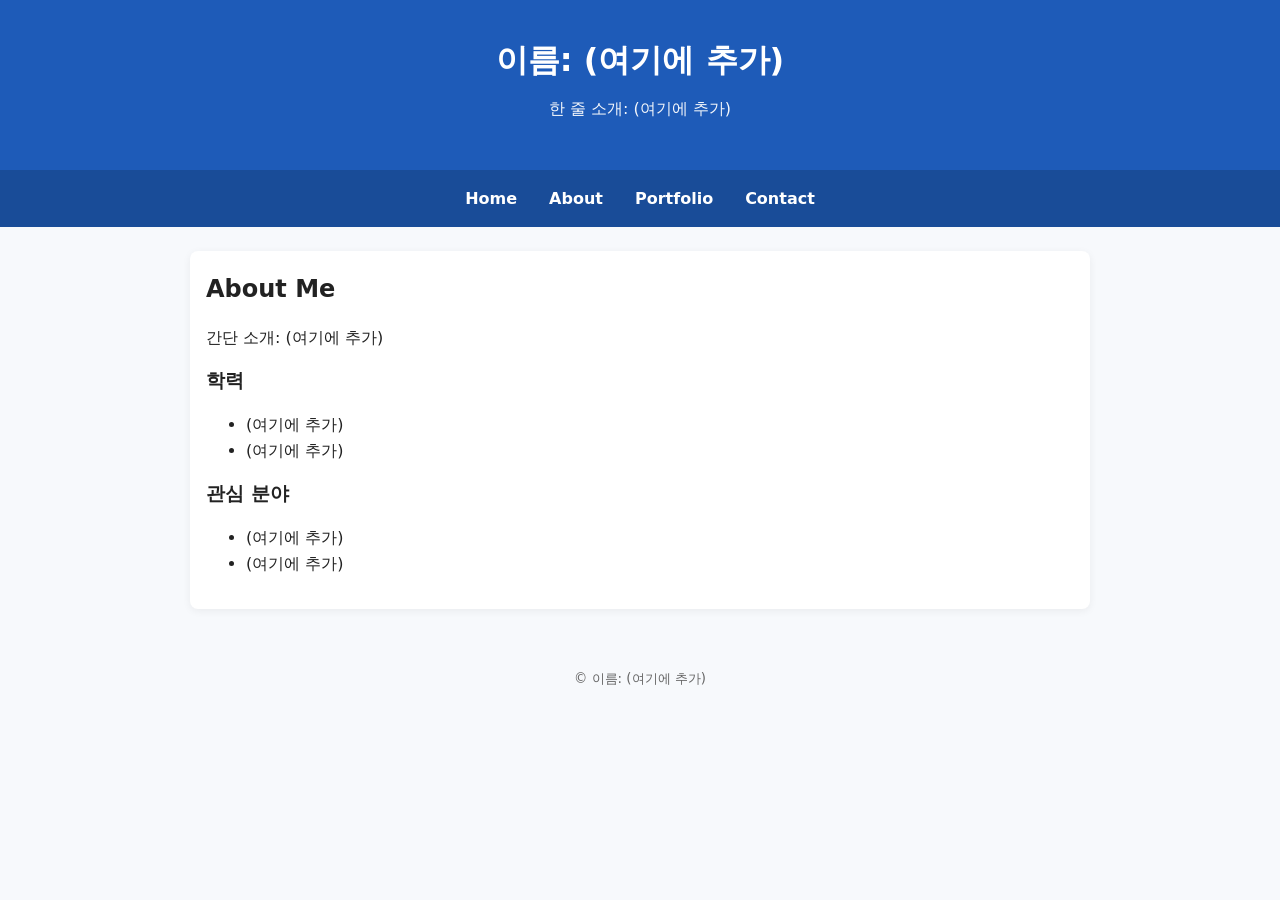
==== about.html @ dafc74c8 "Add files via upload" ====
<!DOCTYPE html>
<html lang="ko">
<head>
  <meta charset="UTF-8" />
  <meta name="viewport" content="width=device-width, initial-scale=1.0"/>
  <title>인터넷활용 실습 템플릿</title>
  <link rel="stylesheet" href="style.css">
</head>
<body>
<header>
  <h1>이름: (여기에 추가)</h1>
  <p class="subtitle">한 줄 소개: (여기에 추가)</p>
</header>
<nav>
  <a href="index.html">Home</a>
  <a href="about.html">About</a>
  <a href="portfolio.html">Portfolio</a>
  <a href="contact.html">Contact</a>
</nav>
<main class="container">
<section>
  <h2>About Me</h2>
  <p>간단 소개: (여기에 추가)</p>
  <h3>학력</h3>
  <ul>
    <li>(여기에 추가)</li>
    <li>(여기에 추가)</li>
  </ul>
  <h3>관심 분야</h3>
  <ul>
    <li>(여기에 추가)</li>
    <li>(여기에 추가)</li>
  </ul>
</section>
</main>
<footer>
  <small>&copy; <span id="year"></span> 이름: (여기에 추가)</small>
</footer>
<script src="script.js"></script>
</body>
</html>
---- style.css ----
/* =============================================================
   색상 테마는 "여기"에서 바꿉니다. (파랑 계열 기본)
   원하는 색상 코드로 아래 4가지만 바꿔보세요.
   ------------------------------------------------------------- */
:root {
  --primary: #1e5bb8;      /* 메인 포인트 색상 */
  --primary-dark: #194c98; /* 호버/진한 포인트 */
  --bg: #f7f9fc;           /* 전체 배경 색 */
  --text: #222222;         /* 본문 글자 색 */
}
/* ============================================================= */

* { box-sizing: border-box; }
body {
  margin: 0;
  font-family: system-ui, -apple-system, "Segoe UI", Roboto, "Noto Sans KR", Arial, sans-serif;
  background: var(--bg);
  color: var(--text);
  line-height: 1.6;
}

header {
  padding: 2rem 1rem;
  text-align: center;
  background: var(--primary);
  color: #ffffff;
}
header .subtitle { margin-top: .25rem; opacity: .95; }

nav {
  background: var(--primary-dark);
  display: flex;
  gap: 1rem;
  padding: .75rem 1rem;
  justify-content: center;
  flex-wrap: wrap;
}
nav a {
  color: #ffffff;
  text-decoration: none;
  font-weight: 600;
  padding: .25rem .5rem;
}
nav a:hover { text-decoration: underline; }

.container {
  max-width: 900px;
  margin: 1.5rem auto;
  padding: 1rem;
  background: #ffffff;
  border-radius: 8px;
  box-shadow: 0 2px 8px rgba(0,0,0,.06);
}

section { margin-bottom: 1rem; }
h1, h2, h3 { margin: .2rem 0 .6rem; }

.contact-form {
  display: grid;
  grid-template-columns: 1fr;
  gap: .5rem;
  margin-top: 1rem;
}
input, textarea {
  width: 100%;
  padding: .6rem;
  border: 1px solid #ddd;
  border-radius: 6px;
  font: inherit;
}
button {
  padding: .6rem .8rem;
  border: none;
  border-radius: 6px;
  background: var(--primary);
  color: #fff;
  cursor: pointer;
  font-weight: 600;
}
button:hover { background: var(--primary-dark); }

footer {
  text-align: center;
  padding: 2rem 1rem;
  color: #666;
}

@media (max-width: 600px) {
  header h1 { font-size: 1.25rem; }
  .container { margin: 1rem; padding: .75rem; }
}
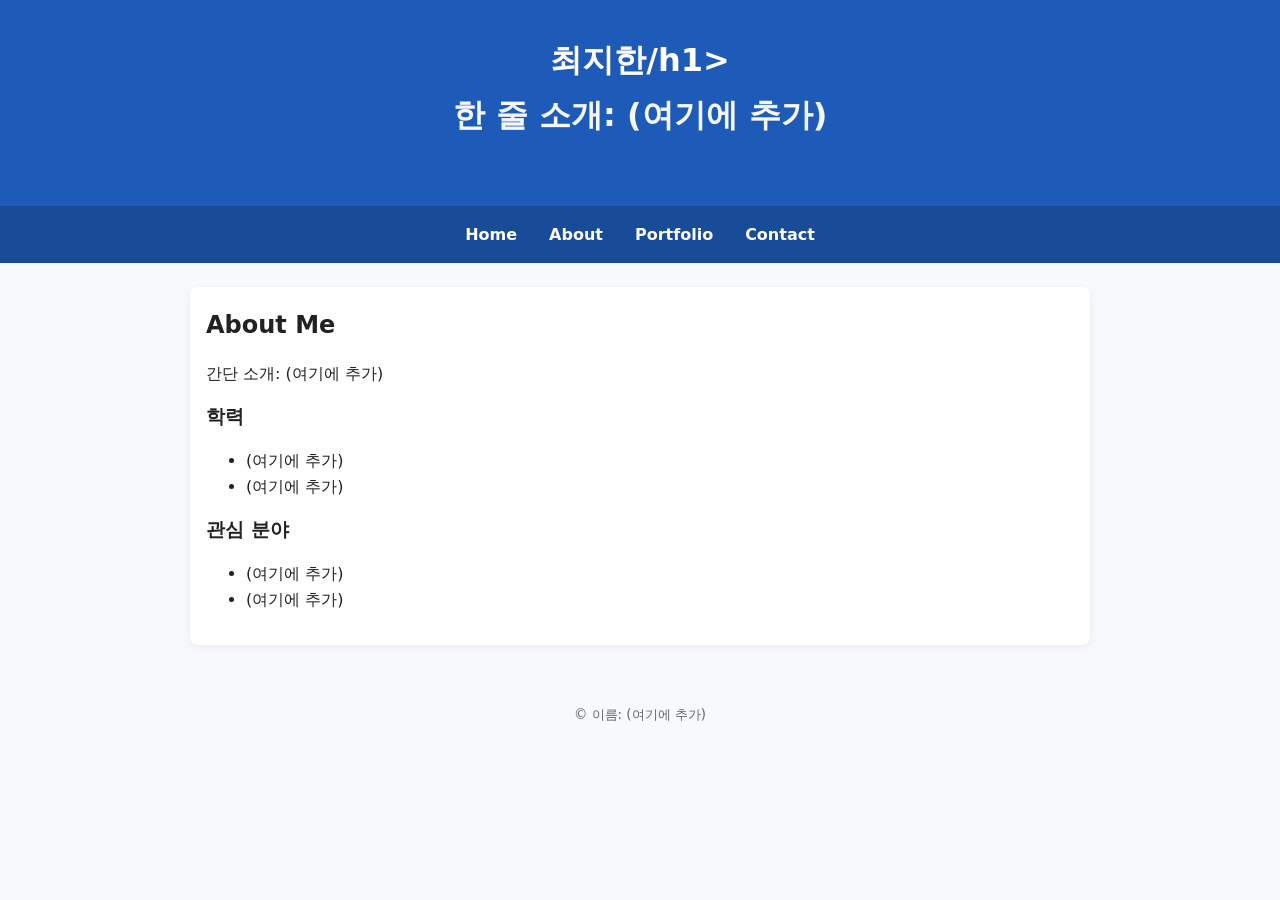
==== commit 91a246bd: "Add files via upload" ====
--- a/about.html
+++ b/about.html
@@ -1,41 +1,44 @@
 <!DOCTYPE html>
 <html lang="ko">
+
 <head>
   <meta charset="UTF-8" />
-  <meta name="viewport" content="width=device-width, initial-scale=1.0"/>
+  <meta name="viewport" content="width=device-width, initial-scale=1.0" />
   <title>인터넷활용 실습 템플릿</title>
   <link rel="stylesheet" href="style.css">
 </head>
+
 <body>
-<header>
-  <h1>이름: (여기에 추가)</h1>
-  <p class="subtitle">한 줄 소개: (여기에 추가)</p>
-</header>
-<nav>
-  <a href="index.html">Home</a>
-  <a href="about.html">About</a>
-  <a href="portfolio.html">Portfolio</a>
-  <a href="contact.html">Contact</a>
-</nav>
-<main class="container">
-<section>
-  <h2>About Me</h2>
-  <p>간단 소개: (여기에 추가)</p>
-  <h3>학력</h3>
-  <ul>
-    <li>(여기에 추가)</li>
-    <li>(여기에 추가)</li>
-  </ul>
-  <h3>관심 분야</h3>
-  <ul>
-    <li>(여기에 추가)</li>
-    <li>(여기에 추가)</li>
-  </ul>
-</section>
-</main>
-<footer>
-  <small>&copy; <span id="year"></span> 이름: (여기에 추가)</small>
-</footer>
-<script src="script.js"></script>
+  <header>
+    <h1>최지한/h1>
+      <p class="subtitle">한 줄 소개: (여기에 추가)</p>
+  </header>
+  <nav>
+    <a href="index.html">Home</a>
+    <a href="about.html">About</a>
+    <a href="portfolio.html">Portfolio</a>
+    <a href="contact.html">Contact</a>
+  </nav>
+  <main class="container">
+    <section>
+      <h2>About Me</h2>
+      <p>간단 소개: (여기에 추가)</p>
+      <h3>학력</h3>
+      <ul>
+        <li>(여기에 추가)</li>
+        <li>(여기에 추가)</li>
+      </ul>
+      <h3>관심 분야</h3>
+      <ul>
+        <li>(여기에 추가)</li>
+        <li>(여기에 추가)</li>
+      </ul>
+    </section>
+  </main>
+  <footer>
+    <small>&copy; <span id="year"></span> 이름: (여기에 추가)</small>
+  </footer>
+  <script src="script.js"></script>
 </body>
-</html>
+
+</html>
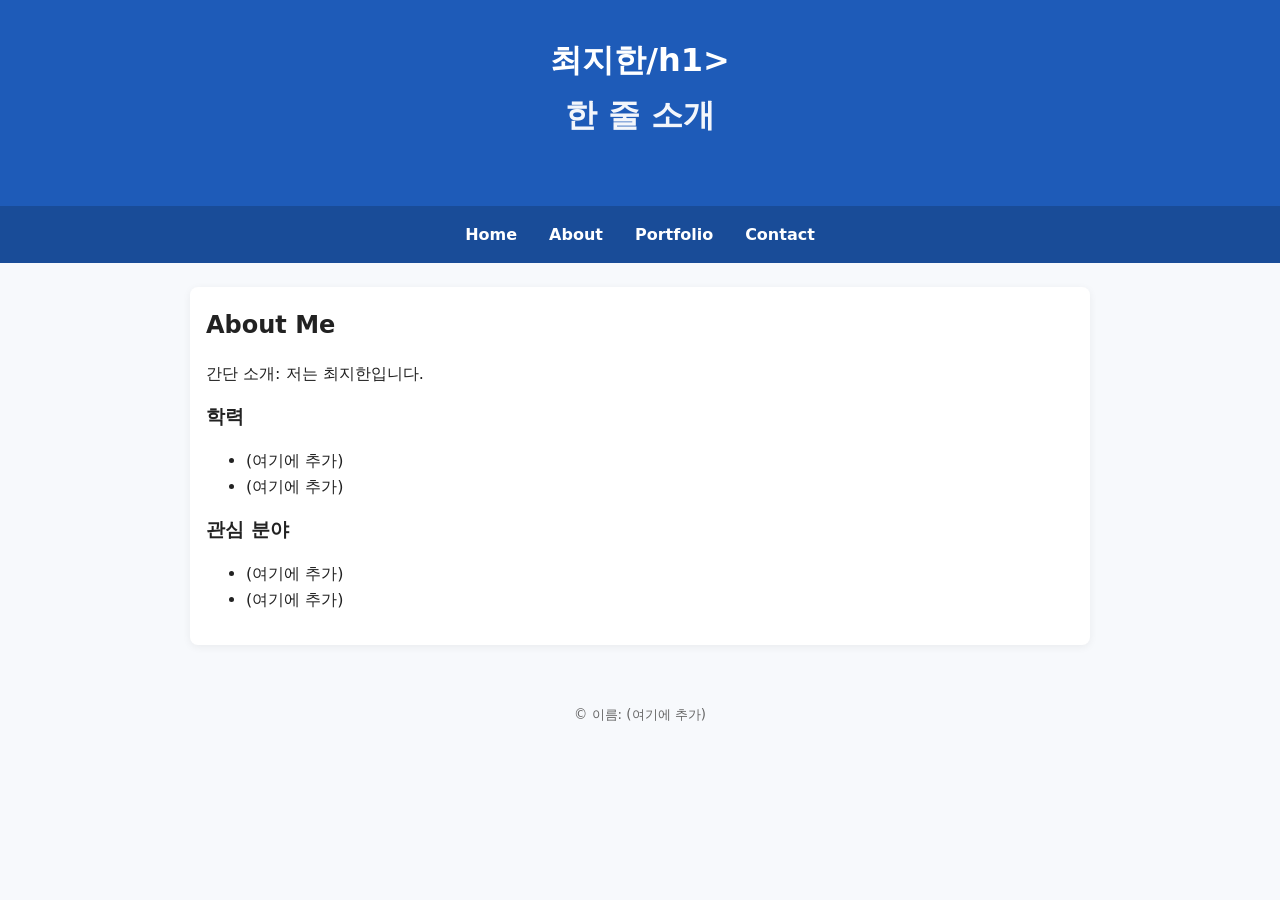
==== commit 77371f1f: "Update website pages" ====
--- a/about.html
+++ b/about.html
@@ -11,7 +11,7 @@
 <body>
   <header>
     <h1>최지한/h1>
-      <p class="subtitle">한 줄 소개: (여기에 추가)</p>
+      <p class="subtitle">한 줄 소개</p>
   </header>
   <nav>
     <a href="index.html">Home</a>
@@ -22,7 +22,7 @@
   <main class="container">
     <section>
       <h2>About Me</h2>
-      <p>간단 소개: (여기에 추가)</p>
+      <p>간단 소개: 저는 최지한입니다.</p>
       <h3>학력</h3>
       <ul>
         <li>(여기에 추가)</li>
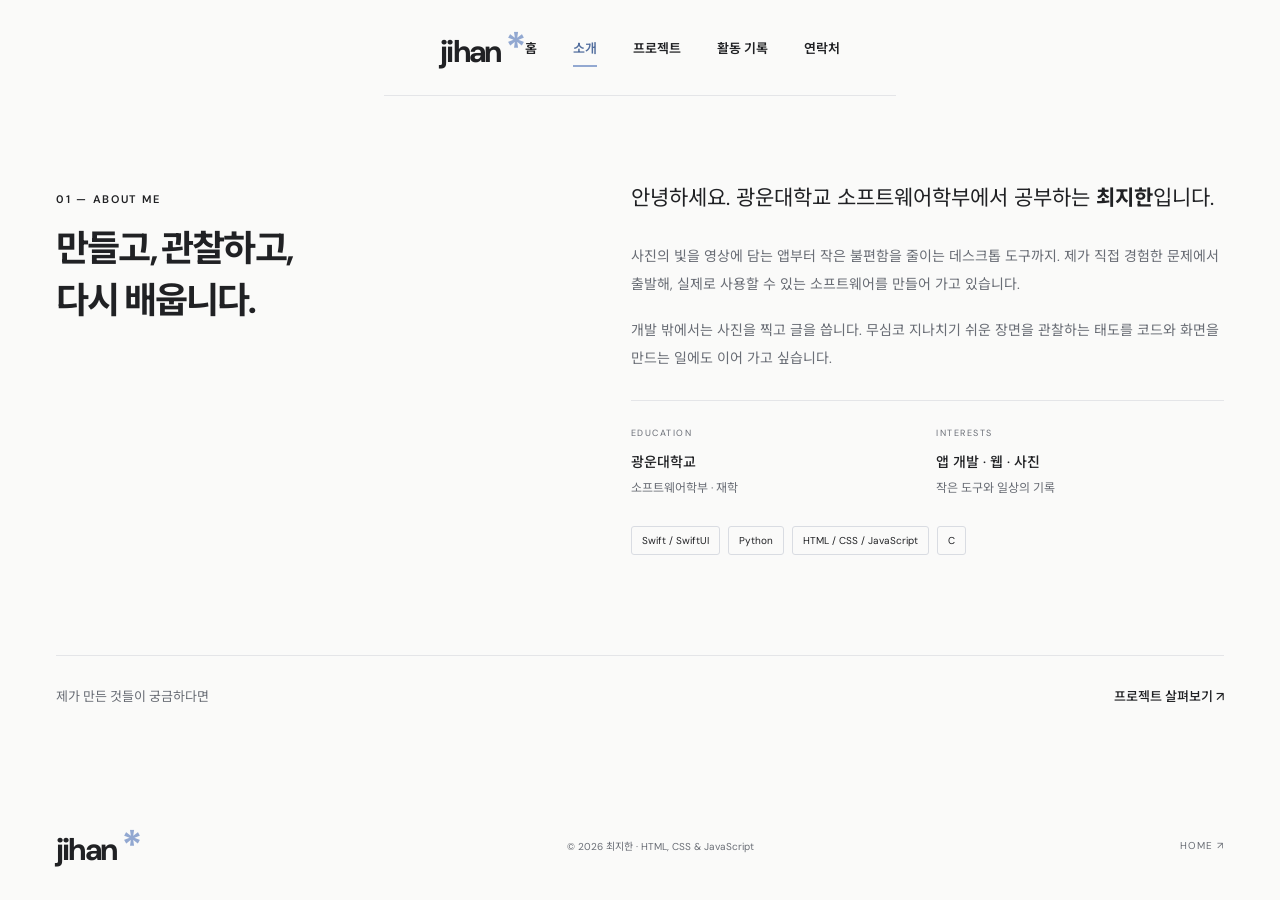
==== commit a0d78a7e: "개인 포트폴리오 웹사이트" ====
--- a/about.html
+++ b/about.html
@@ -1,44 +1,8 @@
-<!DOCTYPE html>
+<!doctype html>
 <html lang="ko">
-
-<head>
-  <meta charset="UTF-8" />
-  <meta name="viewport" content="width=device-width, initial-scale=1.0" />
-  <title>인터넷활용 실습 템플릿</title>
-  <link rel="stylesheet" href="style.css">
-</head>
-
-<body>
-  <header>
-    <h1>최지한/h1>
-      <p class="subtitle">한 줄 소개</p>
-  </header>
-  <nav>
-    <a href="index.html">Home</a>
-    <a href="about.html">About</a>
-    <a href="portfolio.html">Portfolio</a>
-    <a href="contact.html">Contact</a>
-  </nav>
-  <main class="container">
-    <section>
-      <h2>About Me</h2>
-      <p>간단 소개: 저는 최지한입니다.</p>
-      <h3>학력</h3>
-      <ul>
-        <li>(여기에 추가)</li>
-        <li>(여기에 추가)</li>
-      </ul>
-      <h3>관심 분야</h3>
-      <ul>
-        <li>(여기에 추가)</li>
-        <li>(여기에 추가)</li>
-      </ul>
-    </section>
-  </main>
-  <footer>
-    <small>&copy; <span id="year"></span> 이름: (여기에 추가)</small>
-  </footer>
-  <script src="script.js"></script>
-</body>
-
-</html>+<head><meta charset="utf-8"><meta name="viewport" content="width=device-width, initial-scale=1"><meta name="description" content="광운대학교 소프트웨어학부 최지한의 포트폴리오. 일상의 문제를 코드로 풀고, 사진과 글로 시선을 기록합니다."><meta name="theme-color" content="#92a8d1"><title>소개 | 최지한</title><link rel="stylesheet" href="style.css"><script src="script.js" defer></script></head>
+<body class="page-about">
+<a class="skip-link" href="#main">본문으로 건너뛰기</a>
+<header><a class="logo" href="index.html" aria-label="최지한 홈">jihan<span> *</span></a><button class="menu-toggle" aria-expanded="false" aria-controls="navigation" aria-label="메뉴 열기">메뉴 <span>＋</span></button><nav id="navigation" aria-label="주 메뉴"><a href="index.html">홈</a><a href="about.html" aria-current="page">소개</a><a href="projects.html">프로젝트</a><a href="notes.html">활동 기록</a><a href="contact.html">연락처</a></nav></header>
+<main id="main"><section class="about section wrap" id="about"><div class="section-heading"><p class="eyebrow">01 — ABOUT ME</p><h2>만들고, 관찰하고,<br>다시 배웁니다.</h2></div><div class="about-content"><p class="large-copy">안녕하세요. 광운대학교 소프트웨어학부에서 공부하는 <strong>최지한</strong>입니다.</p><p>사진의 빛을 영상에 담는 앱부터 작은 불편함을 줄이는 데스크톱 도구까지. 제가 직접 경험한 문제에서 출발해, 실제로 사용할 수 있는 소프트웨어를 만들어 가고 있습니다.</p><p>개발 밖에서는 사진을 찍고 글을 씁니다. 무심코 지나치기 쉬운 장면을 관찰하는 태도를 코드와 화면을 만드는 일에도 이어 가고 싶습니다.</p><div class="about-facts"><div><span>EDUCATION</span><strong>광운대학교</strong><small>소프트웨어학부 · 재학</small></div><div><span>INTERESTS</span><strong>앱 개발 · 웹 · 사진</strong><small>작은 도구와 일상의 기록</small></div></div><div class="skills" aria-label="프로젝트에서 사용한 기술"><span>Swift / SwiftUI</span><span>Python</span><span>HTML / CSS / JavaScript</span><span>C</span></div></div></section><div class="page-next wrap"><span>제가 만든 것들이 궁금하다면</span><a href="projects.html">프로젝트 살펴보기 ↗</a></div></main><footer class="wrap"><a class="logo" href="index.html">jihan<span> *</span></a><span>© 2026 최지한 · HTML, CSS & JavaScript</span><a href="index.html">HOME ↗</a></footer>
+</body></html>
--- a/style.css
+++ b/style.css
@@ -1,91 +1,1514 @@
-/* =============================================================
-   색상 테마는 "여기"에서 바꿉니다. (파랑 계열 기본)
-   원하는 색상 코드로 아래 4가지만 바꿔보세요.
-   ------------------------------------------------------------- */
+@import url('https://fonts.googleapis.com/css2?family=DM+Sans:wght@400;500;600;700&family=Noto+Sans+KR:wght@400;500;600;700;800;900&display=swap');
+
 :root {
-  --primary: #1e5bb8;      /* 메인 포인트 색상 */
-  --primary-dark: #194c98; /* 호버/진한 포인트 */
-  --bg: #f7f9fc;           /* 전체 배경 색 */
-  --text: #222222;         /* 본문 글자 색 */
-}
-/* ============================================================= */
-
-* { box-sizing: border-box; }
+    --ink: #202124;
+    --muted: #696d75;
+    --blue: #92a8d1;
+    --line: #e4e5e8;
+    --paper: #fafaf9
+}
+
+* {
+    box-sizing: border-box
+}
+
+html {
+    scroll-behavior: smooth;
+    scroll-padding-top: 100px
+}
+
 body {
-  margin: 0;
-  font-family: system-ui, -apple-system, "Segoe UI", Roboto, "Noto Sans KR", Arial, sans-serif;
-  background: var(--bg);
-  color: var(--text);
-  line-height: 1.6;
+    margin: 0;
+    background: var(--paper);
+    color: var(--ink);
+    font-family: 'DM Sans', 'Noto Sans KR', sans-serif;
+    word-break: keep-all
+}
+
+a {
+    color: inherit;
+    text-decoration: none
+}
+
+button {
+    font: inherit;
+    color: inherit;
+    cursor: pointer
+}
+
+button,
+a {
+    -webkit-tap-highlight-color: transparent
+}
+
+button:focus-visible,
+a:focus-visible {
+    outline: 3px solid #5975a6;
+    outline-offset: 5px
+}
+
+button {
+    border: 0
+}
+
+::selection {
+    background: #cbd7ec
+}
+
+.wrap {
+    max-width: 1200px;
+    margin: auto;
+    width: calc(100% - 112px)
 }
 
 header {
-  padding: 2rem 1rem;
-  text-align: center;
-  background: var(--primary);
-  color: #ffffff;
-}
-header .subtitle { margin-top: .25rem; opacity: .95; }
+    height: 96px;
+    max-width: 1400px;
+    margin: auto;
+    padding: 0 56px;
+    display: flex;
+    align-items: center;
+    justify-content: space-between;
+    border-bottom: 1px solid var(--line)
+}
+
+.logo {
+    font-size: 31px;
+    letter-spacing: -1.8px;
+    font-weight: 700
+}
+
+.logo span {
+    color: var(--blue);
+    font-size: 42px
+}
 
 nav {
-  background: var(--primary-dark);
-  display: flex;
-  gap: 1rem;
-  padding: .75rem 1rem;
-  justify-content: center;
-  flex-wrap: wrap;
-}
-nav a {
-  color: #ffffff;
-  text-decoration: none;
-  font-weight: 600;
-  padding: .25rem .5rem;
-}
-nav a:hover { text-decoration: underline; }
-
-.container {
-  max-width: 900px;
-  margin: 1.5rem auto;
-  padding: 1rem;
-  background: #ffffff;
-  border-radius: 8px;
-  box-shadow: 0 2px 8px rgba(0,0,0,.06);
-}
-
-section { margin-bottom: 1rem; }
-h1, h2, h3 { margin: .2rem 0 .6rem; }
-
-.contact-form {
-  display: grid;
-  grid-template-columns: 1fr;
-  gap: .5rem;
-  margin-top: 1rem;
-}
-input, textarea {
-  width: 100%;
-  padding: .6rem;
-  border: 1px solid #ddd;
-  border-radius: 6px;
-  font: inherit;
-}
-button {
-  padding: .6rem .8rem;
-  border: none;
-  border-radius: 6px;
-  background: var(--primary);
-  color: #fff;
-  cursor: pointer;
-  font-weight: 600;
-}
-button:hover { background: var(--primary-dark); }
+    display: flex;
+    gap: 36px;
+    align-items: center;
+    font-size: 13px;
+    font-weight: 600
+}
+
+nav a:hover {
+    color: #5975a6
+}
+
+.nav-contact {
+    margin-left: 26px
+}
+
+.nav-contact span {
+    margin-left: 12px
+}
+
+.menu-toggle {
+    display: none
+}
+
+.eyebrow {
+    font-size: 11px;
+    font-weight: 600;
+    letter-spacing: 1.7px;
+    display: flex;
+    align-items: center;
+    gap: 10px
+}
+
+.status-dot {
+    width: 7px;
+    height: 7px;
+    background: var(--blue);
+    border-radius: 50%
+}
+
+.hero {
+    padding-top: 48px
+}
+
+.hero-top,
+.hero-bottom {
+    display: flex;
+    align-items: center;
+    justify-content: space-between
+}
+
+.edition,
+.hero-bottom {
+    font-size: 10px;
+    letter-spacing: 1.5px
+}
+
+.hero-layout {
+    display: grid;
+    grid-template-columns: 1.3fr 1fr;
+    gap: 64px;
+    align-items: center;
+    padding: 48px 0 62px
+}
+
+.hello {
+    font-size: 16px;
+    margin: 0 0 24px
+}
+
+h1 {
+    font-size: clamp(36px, 4.3vw, 61px);
+    line-height: 1.36;
+    letter-spacing: -3px;
+    margin: 0;
+    font-weight: 800
+}
+
+h1 span {
+    color: #718bb9
+}
+
+.hero-description {
+    color: var(--muted);
+    font-size: 15px;
+    line-height: 1.9;
+    margin: 24px 0 32px
+}
+
+.button {
+    display: inline-flex;
+    align-items: center;
+    justify-content: space-between;
+    gap: 42px;
+    padding: 17px 23px;
+    font-size: 13px;
+    font-weight: 500;
+    border-radius: 3px
+}
+
+.dark {
+    color: white;
+    background: var(--ink)
+}
+
+.dark:hover {
+    background: #405473
+}
+
+.hero-art {
+    height: 390px;
+    background: #e8edf6;
+    position: relative;
+    overflow: hidden;
+    border-radius: 4px
+}
+
+.art-grid {
+    position: absolute;
+    inset: 0;
+    background-image: linear-gradient(#c4cfe340 1px, transparent 1px), linear-gradient(90deg, #c4cfe340 1px, transparent 1px);
+    background-size: 32px 32px
+}
+
+.art-caption,
+.art-bottom {
+    position: absolute;
+    left: 24px;
+    font-size: 9px;
+    letter-spacing: 1.5px
+}
+
+.art-caption {
+    top: 25px
+}
+
+.art-bottom {
+    bottom: 24px;
+    font-size: 10px;
+    letter-spacing: .5px
+}
+
+.orb {
+    border: 1px solid #9aafd4;
+    border-radius: 50%;
+    position: absolute;
+    width: 255px;
+    height: 255px;
+    left: 57px;
+    top: 65px
+}
+
+.orb-two {
+    transform: rotate(-35deg) scaleX(.45)
+}
+
+.art-symbol {
+    position: absolute;
+    right: 27px;
+    top: 62px;
+    font-size: 175px;
+    line-height: 1;
+    color: #92a8d1;
+    transform: rotate(10deg)
+}
+
+.code-stamp {
+    position: absolute;
+    left: 34px;
+    top: 153px;
+    background: #fafaf9ed;
+    box-shadow: 0 14px 32px #384a6812;
+    border: 1px solid white;
+    padding: 20px 25px;
+    transform: rotate(-7deg);
+    width: 205px
+}
+
+.code-stamp>span {
+    font-size: 8px;
+    letter-spacing: 1.8px;
+    color: #7b8494
+}
+
+.code-stamp code {
+    display: block;
+    margin-top: 20px;
+    font-size: 21px;
+    line-height: 1.55
+}
+
+.code-stamp em {
+    font-style: normal;
+    color: #7891bb
+}
+
+.hero-bottom {
+    padding: 0 0 30px;
+    border-bottom: 1px solid var(--line);
+    color: var(--muted)
+}
+
+.hero-bottom a span {
+    margin-left: 16px
+}
+
+.section {
+    padding-top: 105px;
+    padding-bottom: 100px;
+    border-bottom: 1px solid var(--line)
+}
+
+h2 {
+    font-size: 36px;
+    line-height: 1.45;
+    letter-spacing: -1.8px;
+    margin: 17px 0 0;
+    font-weight: 700
+}
+
+.about {
+    display: grid;
+    grid-template-columns: 1fr 1.25fr;
+    gap: 100px
+}
+
+.about-content>p {
+    font-size: 14px;
+    line-height: 2;
+    color: var(--muted);
+    margin: 0 0 18px
+}
+
+.about-content>.large-copy {
+    color: var(--ink);
+    font-size: 21px;
+    line-height: 1.7;
+    margin-bottom: 25px
+}
+
+.about-facts {
+    display: grid;
+    grid-template-columns: 1fr 1fr;
+    gap: 18px;
+    border-top: 1px solid var(--line);
+    padding-top: 26px;
+    margin-top: 28px
+}
+
+.about-facts span,
+.about-facts strong,
+.about-facts small {
+    display: block
+}
+
+.about-facts span {
+    font-size: 9px;
+    letter-spacing: 1.5px;
+    color: var(--muted);
+    margin-bottom: 12px
+}
+
+.about-facts strong {
+    font-size: 14px;
+    font-weight: 500
+}
+
+.about-facts small {
+    font-size: 12px;
+    color: var(--muted);
+    margin-top: 7px
+}
+
+.skills {
+    display: flex;
+    gap: 8px;
+    flex-wrap: wrap;
+    margin-top: 30px
+}
+
+.skills span {
+    border: 1px solid #d9dce2;
+    padding: 7px 10px;
+    border-radius: 3px;
+    font-size: 10px
+}
+
+.section-title {
+    display: flex;
+    align-items: end;
+    justify-content: space-between;
+    gap: 30px
+}
+
+.section-title>p {
+    color: var(--muted);
+    font-size: 13px;
+    margin-bottom: 8px
+}
+
+.filters {
+    display: flex;
+    gap: 9px;
+    margin: 36px 0 28px
+}
+
+.filters button {
+    background: transparent;
+    border: 1px solid var(--line);
+    border-radius: 30px;
+    padding: 9px 19px;
+    font-size: 12px
+}
+
+.filters button.active {
+    background: var(--ink);
+    color: #fff;
+    border-color: var(--ink)
+}
+
+.filters small {
+    margin-left: 5px;
+    opacity: .6
+}
+
+.project-grid {
+    display: grid;
+    grid-template-columns: 1fr 1fr;
+    gap: 40px 28px
+}
+
+.project-card[hidden] {
+    display: none
+}
+
+.project-open {
+    width: 100%;
+    padding: 0;
+    background: none;
+    text-align: left
+}
+
+.project-visual {
+    height: 330px;
+    overflow: hidden;
+    position: relative;
+    border-radius: 4px;
+    transition: transform .3s
+}
+
+.project-open:hover .project-visual {
+    transform: translateY(-5px)
+}
+
+.visual-label,
+.visual-footer {
+    display: flex;
+    justify-content: space-between;
+    position: absolute;
+    left: 24px;
+    right: 24px;
+    font-size: 9px;
+    letter-spacing: 1.5px;
+    z-index: 2
+}
+
+.visual-label {
+    top: 23px
+}
+
+.visual-footer {
+    bottom: 21px;
+    font-size: 19px;
+    font-weight: 600;
+    letter-spacing: -.5px;
+    align-items: center
+}
+
+.visual-footer span {
+    font-size: 8px;
+    letter-spacing: 1.2px;
+    font-weight: 400
+}
+
+.lumotion {
+    background: #dce4f0;
+    color: #354765
+}
+
+.photo-frame {
+    position: absolute;
+    width: 210px;
+    height: 222px;
+    left: 50%;
+    top: 50%;
+    transform: translate(-50%, -50%) rotate(-6deg);
+    border: 6px solid #f9faff;
+    background: linear-gradient(#91a8d0, #dfd6cc 66%, #b2bdcf);
+    box-shadow: 0 13px 30px #3a4d7025;
+    overflow: hidden
+}
+
+.sun {
+    width: 46px;
+    height: 46px;
+    background: #faf0d7;
+    border-radius: 50%;
+    position: absolute;
+    top: 30px;
+    right: 35px;
+    box-shadow: 0 0 35px #fff8e4
+}
+
+.ridge {
+    position: absolute;
+    bottom: -45px;
+    background: #6f83a0;
+    width: 280px;
+    height: 150px;
+    transform: rotate(-20deg);
+    left: -40px;
+    border-radius: 45%
+}
+
+.ridge.front {
+    bottom: -91px;
+    background: #394b65;
+    transform: rotate(15deg);
+    left: 10px
+}
+
+.photo-label {
+    position: absolute;
+    left: 16px;
+    top: 23px;
+    font-size: 14px;
+    color: white;
+    letter-spacing: 1px;
+    line-height: 1.35
+}
+
+.hdr {
+    position: absolute;
+    bottom: 12px;
+    right: 12px;
+    border: 1px solid #ffffff80;
+    padding: 2px 5px;
+    color: #fff;
+    font-size: 8px
+}
+
+.quitly {
+    background: #e9e8e5
+}
+
+.desktop-bar {
+    position: absolute;
+    left: 0;
+    right: 0;
+    top: 57px;
+    height: 22px;
+    background: #d7d6d3;
+    display: flex;
+    justify-content: space-between;
+    padding: 5px 18px;
+    font-size: 8px
+}
+
+.app-window {
+    width: 215px;
+    position: absolute;
+    top: 99px;
+    left: 50%;
+    transform: translateX(-50%) rotate(3deg);
+    background: #fafafa;
+    border: 1px solid white;
+    border-radius: 8px;
+    box-shadow: 0 15px 30px #00000012;
+    padding: 13px
+}
+
+.window-dots {
+    display: flex;
+    gap: 4px
+}
+
+.window-dots i {
+    width: 5px;
+    height: 5px;
+    border-radius: 50%;
+    background: #d2d3d4
+}
+
+.power-icon {
+    color: #718bb9;
+    font-size: 43px;
+    text-align: center;
+    margin: 12px 0
+}
+
+.app-window>strong {
+    display: block;
+    text-align: center;
+    font-size: 11px;
+    font-weight: 500
+}
+
+.window-setting {
+    display: flex;
+    align-items: center;
+    justify-content: space-between;
+    margin-top: 23px;
+    border-top: 1px solid var(--line);
+    padding-top: 10px;
+    font-size: 9px
+}
+
+.toggle-graphic {
+    width: 24px;
+    height: 14px;
+    border-radius: 10px;
+    background: var(--blue);
+    position: relative
+}
+
+.toggle-graphic:after {
+    content: '';
+    position: absolute;
+    border-radius: 50%;
+    height: 10px;
+    width: 10px;
+    background: white;
+    right: 2px;
+    top: 2px
+}
+
+.project-meta {
+    display: flex;
+    justify-content: space-between;
+    font-size: 10px;
+    color: var(--muted);
+    margin-top: 20px
+}
+
+.project-card h3 {
+    font-size: 23px;
+    margin: 10px 0 8px;
+    display: flex;
+    justify-content: space-between;
+    font-weight: 600
+}
+
+.project-card h3 span {
+    font-size: 21px;
+    font-weight: 400
+}
+
+.project-card p {
+    font-size: 13px;
+    color: var(--muted);
+    margin: 0
+}
+
+.wide {
+    grid-column: 1/-1
+}
+
+.meetplan {
+    height: 310px;
+    background: #e8edf4
+}
+
+.meet-copy {
+    position: absolute;
+    top: 99px;
+    left: 8%
+}
+
+.meet-copy>span {
+    font-size: 34px;
+    font-weight: 700;
+    line-height: 1.15;
+    letter-spacing: -1px
+}
+
+.meet-copy small {
+    display: block;
+    color: var(--muted);
+    font-size: 11px;
+    margin-top: 16px
+}
+
+.calendar-art {
+    position: absolute;
+    width: 330px;
+    right: 10%;
+    top: 62px;
+    background: #fff;
+    border: 1px solid #d9e0eb;
+    padding: 20px;
+    border-radius: 6px;
+    transform: rotate(-5deg);
+    box-shadow: 0 16px 30px #3a4d7010
+}
+
+.calendar-head {
+    display: flex;
+    justify-content: space-between;
+    font-size: 12px;
+    font-weight: 600;
+    margin-bottom: 22px
+}
+
+.calendar-days {
+    display: grid;
+    grid-template-columns: repeat(5, 1fr);
+    font-size: 7px;
+    text-align: center;
+    margin-bottom: 10px;
+    color: var(--muted)
+}
+
+.calendar-grid {
+    display: grid;
+    grid-template-columns: repeat(5, 1fr);
+    position: relative
+}
+
+.calendar-grid i {
+    height: 32px;
+    border: 1px solid #f0f1f3
+}
+
+.calendar-grid i:nth-child(3n) {
+    background: #edf0f6
+}
+
+.calendar-event {
+    position: absolute;
+    top: 36px;
+    left: 22%;
+    right: 2%;
+    background: #92a8d1;
+    padding: 10px 8px;
+    font-size: 9px;
+    color: #172a4b;
+    border-radius: 3px
+}
+
+.project-note {
+    font-size: 11px;
+    color: var(--muted);
+    margin-top: 30px;
+    line-height: 1.7
+}
+
+.note-list {
+    margin-top: 40px
+}
+
+.note-list article {
+    display: flex;
+    gap: 38px;
+    padding: 30px 0;
+    border-top: 1px solid var(--line)
+}
+
+.note-number {
+    font-size: 12px;
+    color: #8c929c;
+    padding-top: 4px
+}
+
+.note-category {
+    font-size: 9px;
+    color: #6b83ad;
+    letter-spacing: 1.4px
+}
+
+.note-list h3 {
+    font-size: 19px;
+    letter-spacing: -.5px;
+    margin: 10px 0 12px;
+    font-weight: 500
+}
+
+.note-list p {
+    font-size: 13px;
+    color: var(--muted);
+    line-height: 1.9;
+    margin: 0
+}
+
+.note-mark {
+    margin-left: auto;
+    color: #92a8d1;
+    font-size: 25px
+}
+
+.contact {
+    background: #e9eef6;
+    padding: 75px 0 64px;
+    margin-top: 40px
+}
+
+.contact h2 {
+    font-size: 43px;
+    line-height: 1.5
+}
+
+.contact h2 span {
+    color: #718bb9
+}
+
+.contact-bottom {
+    display: flex;
+    align-items: center;
+    justify-content: space-between;
+    margin-top: 28px
+}
+
+.contact-bottom p {
+    color: #596471;
+    font-size: 13px
+}
 
 footer {
-  text-align: center;
-  padding: 2rem 1rem;
-  color: #666;
-}
-
-@media (max-width: 600px) {
-  header h1 { font-size: 1.25rem; }
-  .container { margin: 1rem; padding: .75rem; }
-}
+    display: flex;
+    align-items: center;
+    justify-content: space-between;
+    min-height: 110px
+}
+
+footer>span,
+footer>a:last-child {
+    font-size: 10px;
+    color: var(--muted)
+}
+
+footer>a:last-child {
+    letter-spacing: 1px
+}
+
+.skip-link {
+    position: fixed;
+    left: 20px;
+    top: -100px;
+    z-index: 100;
+    background: white;
+    padding: 16px
+}
+
+.skip-link:focus {
+    top: 15px
+}
+
+dialog {
+    width: min(620px, calc(100% - 32px));
+    max-height: 85vh;
+    border: 1px solid var(--line);
+    border-radius: 10px;
+    padding: 45px;
+    color: var(--ink);
+    background: var(--paper)
+}
+
+dialog::backdrop {
+    background: #19202bb3;
+    backdrop-filter: blur(5px)
+}
+
+dialog h2 {
+    font-size: 34px
+}
+
+.dialog-close {
+    position: absolute;
+    right: 18px;
+    top: 12px;
+    background: none;
+    font-size: 30px
+}
+
+.dialog-intro {
+    font-size: 17px;
+    line-height: 1.8;
+    color: #617da9
+}
+
+dialog h3 {
+    font-size: 14px;
+    margin-top: 27px
+}
+
+dialog p,
+dialog li {
+    font-size: 13px;
+    line-height: 1.9;
+    color: var(--muted)
+}
+
+dialog ul {
+    padding-left: 20px
+}
+
+.dialog-done {
+    margin-top: 24px
+}
+
+.menu-toggle span {
+    font-size: 20px
+}
+
+@media(min-width:1450px) {
+    .hero-layout {
+        padding-top: 65px;
+        padding-bottom: 80px
+    }
+
+    .hero-art {
+        height: 420px
+    }
+}
+
+@media(max-width:1000px) {
+    .wrap {
+        width: calc(100% - 64px)
+    }
+
+    header {
+        padding: 0 32px
+    }
+
+    .hero-layout {
+        gap: 30px
+    }
+
+    .hero-art {
+        height: 350px
+    }
+
+    h1 {
+        font-size: 44px
+    }
+
+    .about {
+        gap: 50px;
+        grid-template-columns: .9fr 1.2fr
+    }
+
+    .calendar-art {
+        right: 4%;
+        width: 290px
+    }
+
+    .meet-copy {
+        left: 5%
+    }
+
+    .meet-copy>span {
+        font-size: 29px
+    }
+}
+
+@media(max-width:700px) {
+    html {
+        scroll-padding-top: 20px
+    }
+
+    .wrap {
+        width: calc(100% - 40px)
+    }
+
+    header {
+        height: 76px;
+        padding: 0 20px;
+        position: relative
+    }
+
+    .logo {
+        font-size: 27px
+    }
+
+    .menu-toggle {
+        display: flex;
+        align-items: center;
+        gap: 10px;
+        background: none;
+        font-size: 12px
+    }
+
+    nav {
+        display: none;
+        position: absolute;
+        top: 75px;
+        left: 0;
+        right: 0;
+        z-index: 10;
+        background: var(--paper);
+        padding: 24px;
+        box-shadow: 0 14px 20px #0000000d;
+        flex-direction: column;
+        align-items: start;
+        gap: 22px
+    }
+
+    nav.open {
+        display: flex
+    }
+
+    .nav-contact {
+        margin-left: 0
+    }
+
+    .hero {
+        padding-top: 27px
+    }
+
+    .hero-top .eyebrow {
+        font-size: 8px;
+        letter-spacing: .8px
+    }
+
+    .edition {
+        font-size: 8px
+    }
+
+    .hero-layout {
+        grid-template-columns: 1fr;
+        padding: 35px 0 30px;
+        gap: 38px
+    }
+
+    .hello {
+        font-size: 14px;
+        margin-bottom: 18px
+    }
+
+    h1 {
+        font-size: 42px;
+        letter-spacing: -2.4px
+    }
+
+    .hero-description {
+        font-size: 13px;
+        margin: 21px 0 24px
+    }
+
+    .hero-art {
+        height: 310px
+    }
+
+    .orb {
+        left: calc(50% - 125px);
+        top: 35px;
+        width: 240px;
+        height: 240px
+    }
+
+    .art-symbol {
+        right: 17%;
+        top: 38px;
+        font-size: 150px
+    }
+
+    .code-stamp {
+        left: 15%;
+        top: 115px;
+        width: 180px;
+        padding: 17px 23px
+    }
+
+    .code-stamp code {
+        font-size: 18px;
+        margin-top: 12px
+    }
+
+    .hero-bottom {
+        font-size: 8px;
+        letter-spacing: .6px
+    }
+
+    .section {
+        padding-top: 65px;
+        padding-bottom: 60px
+    }
+
+    h2 {
+        font-size: 29px;
+        letter-spacing: -1px
+    }
+
+    .about {
+        grid-template-columns: 1fr;
+        gap: 30px
+    }
+
+    .about-content>.large-copy {
+        font-size: 18px
+    }
+
+    .about-content>p {
+        font-size: 13px
+    }
+
+    .section-title {
+        display: block
+    }
+
+    .section-title>p {
+        font-size: 12px;
+        margin-top: 18px
+    }
+
+    .filters {
+        margin-top: 26px
+    }
+
+    .project-grid {
+        grid-template-columns: 1fr;
+        gap: 32px
+    }
+
+    .wide {
+        grid-column: auto
+    }
+
+    .project-visual {
+        height: 310px
+    }
+
+    .meet-copy {
+        top: 65px;
+        left: 24px
+    }
+
+    .meet-copy>span {
+        font-size: 23px
+    }
+
+    .meet-copy small {
+        font-size: 9px;
+        margin-top: 8px
+    }
+
+    .calendar-art {
+        width: 205px;
+        top: 145px;
+        right: 22px;
+        padding: 12px
+    }
+
+    .calendar-head {
+        font-size: 9px;
+        margin-bottom: 10px
+    }
+
+    .calendar-days {
+        font-size: 5px;
+        margin-bottom: 5px
+    }
+
+    .calendar-grid i {
+        height: 19px
+    }
+
+    .calendar-event {
+        top: 20px;
+        font-size: 6px;
+        padding: 6px
+    }
+
+    .meetplan .visual-footer {
+        bottom: 18px
+    }
+
+    .meetplan {
+        height: 340px
+    }
+
+    .note-list article {
+        gap: 20px;
+        padding: 25px 0
+    }
+
+    .note-list h3 {
+        font-size: 17px
+    }
+
+    .note-list p {
+        font-size: 12px
+    }
+
+    .note-list p br {
+        display: none
+    }
+
+    .note-mark {
+        display: none
+    }
+
+    .contact {
+        margin-top: 25px;
+        padding: 50px 0
+    }
+
+    .contact h2 {
+        font-size: 30px;
+        letter-spacing: -1.4px
+    }
+
+    .contact-bottom {
+        display: block
+    }
+
+    .contact-bottom p {
+        line-height: 1.8;
+        font-size: 12px;
+        margin-bottom: 22px
+    }
+
+    footer {
+        min-height: 140px;
+        flex-wrap: wrap;
+        gap: 12px;
+        padding: 25px 0
+    }
+
+    footer>span {
+        order: 3;
+        width: 100%;
+        font-size: 9px
+    }
+
+    dialog {
+        padding: 35px 25px
+    }
+
+    .eyebrow {
+        font-size: 9px
+    }
+}
+
+@media(prefers-reduced-motion:reduce) {
+    html {
+        scroll-behavior: auto
+    }
+
+    *,
+    *:before,
+    *:after {
+        transition: none !important
+    }
+}
+
+/* Separate pages keep the home concise and each subject easy to browse. */
+body {
+    min-height: 100vh;
+    display: flex;
+    flex-direction: column
+}
+
+main {
+    flex: 1;
+    width: 100%
+}
+
+nav a[aria-current="page"] {
+    color: #526e9e;
+    position: relative
+}
+
+nav a[aria-current="page"]:after {
+    content: '';
+    position: absolute;
+    bottom: -10px;
+    left: 0;
+    right: 0;
+    height: 2px;
+    background: var(--blue)
+}
+
+.home-featured {
+    padding: 34px 0 48px
+}
+
+.featured-heading {
+    display: flex;
+    align-items: center;
+    justify-content: space-between;
+    margin-bottom: 23px
+}
+
+.featured-heading h2 {
+    font-size: 15px;
+    letter-spacing: -.3px;
+    margin: 0
+}
+
+.featured-heading>a {
+    font-size: 11px;
+    color: var(--muted)
+}
+
+.featured-links {
+    display: grid;
+    grid-template-columns: repeat(3, 1fr);
+    gap: 25px
+}
+
+.featured-links>a {
+    border-top: 1px solid var(--line);
+    padding: 22px 0 0
+}
+
+.featured-links>a:hover strong {
+    color: #5975a6
+}
+
+.featured-index {
+    font-size: 9px;
+    letter-spacing: 1.2px;
+    color: var(--muted)
+}
+
+.featured-links strong {
+    display: flex;
+    justify-content: space-between;
+    font-size: 21px;
+    font-weight: 500;
+    margin-top: 10px
+}
+
+.featured-links strong span {
+    font-size: 18px
+}
+
+.featured-links p {
+    font-size: 12px;
+    color: var(--muted);
+    margin-bottom: 0
+}
+
+.page-home .hero-layout {
+    padding-top: 35px;
+    padding-bottom: 42px
+}
+
+.page-home .hero-art {
+    height: 350px
+}
+
+.page-home .hero {
+    padding-top: 30px
+}
+
+.page-home footer {
+    border-top: 1px solid var(--line)
+}
+
+.page-next {
+    display: flex;
+    justify-content: space-between;
+    padding: 30px 0 50px;
+    font-size: 13px
+}
+
+.page-next span {
+    color: var(--muted)
+}
+
+.page-next a {
+    font-weight: 500
+}
+
+.page-contact main {
+    display: flex;
+    align-items: center
+}
+
+.contact-page {
+    padding: 80px 0 90px
+}
+
+.contact-page h1 {
+    font-size: 48px;
+    margin-top: 28px;
+    letter-spacing: -2px
+}
+
+.contact-page h1 span {
+    color: var(--blue)
+}
+
+.contact-lead {
+    font-size: 15px;
+    line-height: 1.9;
+    color: var(--muted);
+    margin-top: 26px
+}
+
+.contact-information {
+    display: flex;
+    align-items: start;
+    gap: 16px;
+    padding: 28px;
+    background: #edf1f7;
+    border: 1px solid #e1e7f0;
+    border-radius: 4px;
+    max-width: 560px;
+    margin: 38px 0 28px
+}
+
+.contact-information .status-dot {
+    margin-top: 8px;
+    flex-shrink: 0
+}
+
+.contact-information h2 {
+    font-size: 17px;
+    letter-spacing: -.5px;
+    margin: 0
+}
+
+.contact-information p {
+    font-size: 13px;
+    color: var(--muted);
+    line-height: 1.9;
+    margin: 10px 0 0
+}
+
+.text-link {
+    font-size: 13px
+}
+
+.page-contact footer {
+    border-top: 1px solid var(--line)
+}
+
+.page-notes .note-mark {
+    display: none
+}
+
+.page-projects .section,
+.page-notes .section {
+    padding-top: 65px
+}
+
+.page-about .about {
+    padding-top: 85px
+}
+
+@media(max-width:700px) {
+    .page-home .hero-art {
+        height: 270px
+    }
+
+    .page-home .hero-layout {
+        gap: 28px
+    }
+
+    .page-home .art-caption {
+        top: 18px
+    }
+
+    .page-home .art-bottom {
+        bottom: 18px
+    }
+
+    .page-home .orb {
+        top: 20px;
+        width: 220px;
+        height: 220px
+    }
+
+    .page-home .code-stamp {
+        top: 95px
+    }
+
+    .featured-links {
+        grid-template-columns: 1fr;
+        gap: 20px
+    }
+
+    .featured-links>a {
+        padding-top: 18px
+    }
+
+    .featured-links strong {
+        font-size: 19px
+    }
+
+    .home-featured {
+        padding-top: 28px
+    }
+
+    .page-next {
+        gap: 25px;
+        font-size: 12px;
+        line-height: 1.8
+    }
+
+    .contact-page {
+        padding: 55px 0
+    }
+
+    .contact-page h1 {
+        font-size: 32px;
+        letter-spacing: -1.5px
+    }
+
+    .contact-lead {
+        font-size: 13px
+    }
+
+    .contact-information {
+        padding: 22px 18px
+    }
+
+    .contact-information p {
+        font-size: 12px
+    }
+
+    .page-about .about,
+    .page-projects .section,
+    .page-notes .section {
+        padding-top: 45px
+    }
+}
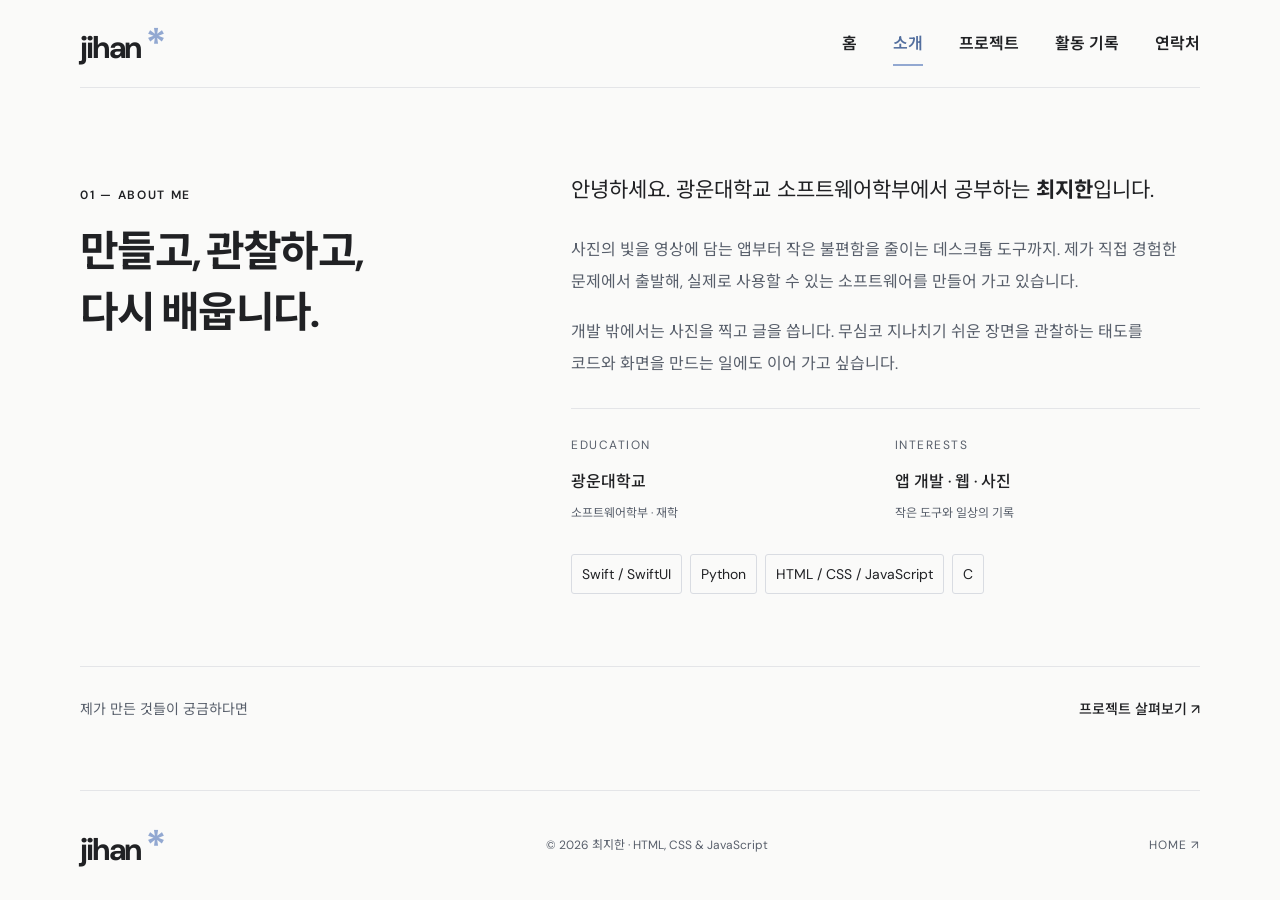
==== commit d9ab0fb2: "Improve desktop layout and readability; remove mobile support" ====
--- a/about.html
+++ b/about.html
@@ -1,8 +1,8 @@
 <!doctype html>
 <html lang="ko">
-<head><meta charset="utf-8"><meta name="viewport" content="width=device-width, initial-scale=1"><meta name="description" content="광운대학교 소프트웨어학부 최지한의 포트폴리오. 일상의 문제를 코드로 풀고, 사진과 글로 시선을 기록합니다."><meta name="theme-color" content="#92a8d1"><title>소개 | 최지한</title><link rel="stylesheet" href="style.css"><script src="script.js" defer></script></head>
+<head><meta charset="utf-8"><meta name="description" content="광운대학교 소프트웨어학부 최지한의 포트폴리오. 일상의 문제를 코드로 풀고, 사진과 글로 시선을 기록합니다."><meta name="theme-color" content="#92a8d1"><title>소개 | 최지한</title><link rel="stylesheet" href="style.css"><script src="script.js" defer></script></head>
 <body class="page-about">
 <a class="skip-link" href="#main">본문으로 건너뛰기</a>
-<header><a class="logo" href="index.html" aria-label="최지한 홈">jihan<span> *</span></a><button class="menu-toggle" aria-expanded="false" aria-controls="navigation" aria-label="메뉴 열기">메뉴 <span>＋</span></button><nav id="navigation" aria-label="주 메뉴"><a href="index.html">홈</a><a href="about.html" aria-current="page">소개</a><a href="projects.html">프로젝트</a><a href="notes.html">활동 기록</a><a href="contact.html">연락처</a></nav></header>
-<main id="main"><section class="about section wrap" id="about"><div class="section-heading"><p class="eyebrow">01 — ABOUT ME</p><h2>만들고, 관찰하고,<br>다시 배웁니다.</h2></div><div class="about-content"><p class="large-copy">안녕하세요. 광운대학교 소프트웨어학부에서 공부하는 <strong>최지한</strong>입니다.</p><p>사진의 빛을 영상에 담는 앱부터 작은 불편함을 줄이는 데스크톱 도구까지. 제가 직접 경험한 문제에서 출발해, 실제로 사용할 수 있는 소프트웨어를 만들어 가고 있습니다.</p><p>개발 밖에서는 사진을 찍고 글을 씁니다. 무심코 지나치기 쉬운 장면을 관찰하는 태도를 코드와 화면을 만드는 일에도 이어 가고 싶습니다.</p><div class="about-facts"><div><span>EDUCATION</span><strong>광운대학교</strong><small>소프트웨어학부 · 재학</small></div><div><span>INTERESTS</span><strong>앱 개발 · 웹 · 사진</strong><small>작은 도구와 일상의 기록</small></div></div><div class="skills" aria-label="프로젝트에서 사용한 기술"><span>Swift / SwiftUI</span><span>Python</span><span>HTML / CSS / JavaScript</span><span>C</span></div></div></section><div class="page-next wrap"><span>제가 만든 것들이 궁금하다면</span><a href="projects.html">프로젝트 살펴보기 ↗</a></div></main><footer class="wrap"><a class="logo" href="index.html">jihan<span> *</span></a><span>© 2026 최지한 · HTML, CSS & JavaScript</span><a href="index.html">HOME ↗</a></footer>
+<header><a class="logo" href="index.html" aria-label="최지한 홈">jihan<span> *</span></a><nav id="navigation" aria-label="주 메뉴"><a href="index.html">홈</a><a href="about.html" aria-current="page">소개</a><a href="projects.html">프로젝트</a><a href="notes.html">활동 기록</a><a href="contact.html">연락처</a></nav></header>
+<main id="main"><section class="about section wrap" id="about"><div class="section-heading"><p class="eyebrow">01 — ABOUT ME</p><h1 class="page-title">만들고, 관찰하고,<br>다시 배웁니다.</h1></div><div class="about-content"><p class="large-copy">안녕하세요. 광운대학교 소프트웨어학부에서 공부하는 <strong>최지한</strong>입니다.</p><p>사진의 빛을 영상에 담는 앱부터 작은 불편함을 줄이는 데스크톱 도구까지. 제가 직접 경험한 문제에서 출발해, 실제로 사용할 수 있는 소프트웨어를 만들어 가고 있습니다.</p><p>개발 밖에서는 사진을 찍고 글을 씁니다. 무심코 지나치기 쉬운 장면을 관찰하는 태도를 코드와 화면을 만드는 일에도 이어 가고 싶습니다.</p><div class="about-facts"><div><span>EDUCATION</span><strong>광운대학교</strong><small>소프트웨어학부 · 재학</small></div><div><span>INTERESTS</span><strong>앱 개발 · 웹 · 사진</strong><small>작은 도구와 일상의 기록</small></div></div><div class="skills" aria-label="프로젝트에서 사용한 기술"><span>Swift / SwiftUI</span><span>Python</span><span>HTML / CSS / JavaScript</span><span>C</span></div></div></section><div class="page-next wrap"><span>제가 만든 것들이 궁금하다면</span><a href="projects.html">프로젝트 살펴보기 ↗</a></div></main><footer class="wrap"><a class="logo" href="index.html">jihan<span> *</span></a><span>© 2026 최지한 · HTML, CSS & JavaScript</span><a href="index.html">HOME ↗</a></footer>
 </body></html>
--- a/style.css
+++ b/style.css
@@ -2,7 +2,7 @@
 
 :root {
     --ink: #202124;
-    --muted: #696d75;
+    --muted: #585f6b;
     --blue: #92a8d1;
     --line: #e4e5e8;
     --paper: #fafaf9
@@ -22,7 +22,9 @@
     background: var(--paper);
     color: var(--ink);
     font-family: 'DM Sans', 'Noto Sans KR', sans-serif;
-    word-break: keep-all
+    word-break: keep-all;
+    overflow-wrap: anywhere;
+    line-height: 1.75
 }
 
 a {
@@ -36,11 +38,6 @@
     cursor: pointer
 }
 
-button,
-a {
-    -webkit-tap-highlight-color: transparent
-}
-
 button:focus-visible,
 a:focus-visible {
     outline: 3px solid #5975a6;
@@ -56,16 +53,18 @@
 }
 
 .wrap {
-    max-width: 1200px;
+    max-width: 1120px;
     margin: auto;
     width: calc(100% - 112px)
 }
 
 header {
-    height: 96px;
-    max-width: 1400px;
-    margin: auto;
-    padding: 0 56px;
+    min-height: 88px;
+    width: calc(100% - 112px);
+    max-width: 1120px;
+    margin: 0 auto;
+    padding: 0;
+    flex-shrink: 0;
     display: flex;
     align-items: center;
     justify-content: space-between;
@@ -87,7 +86,7 @@
     display: flex;
     gap: 36px;
     align-items: center;
-    font-size: 13px;
+    font-size: 16px;
     font-weight: 600
 }
 
@@ -103,12 +102,8 @@
     margin-left: 12px
 }
 
-.menu-toggle {
-    display: none
-}
-
 .eyebrow {
-    font-size: 11px;
+    font-size: 12px;
     font-weight: 600;
     letter-spacing: 1.7px;
     display: flex;
@@ -136,14 +131,14 @@
 
 .edition,
 .hero-bottom {
-    font-size: 10px;
+    font-size: 12px;
     letter-spacing: 1.5px
 }
 
 .hero-layout {
     display: grid;
-    grid-template-columns: 1.3fr 1fr;
-    gap: 64px;
+    grid-template-columns: minmax(0, 1.35fr) minmax(0, 1fr);
+    gap: 48px;
     align-items: center;
     padding: 48px 0 62px
 }
@@ -154,9 +149,9 @@
 }
 
 h1 {
-    font-size: clamp(36px, 4.3vw, 61px);
+    font-size: clamp(34px, 4vw, 54px);
     line-height: 1.36;
-    letter-spacing: -3px;
+    letter-spacing: -.045em;
     margin: 0;
     font-weight: 800
 }
@@ -167,7 +162,7 @@
 
 .hero-description {
     color: var(--muted);
-    font-size: 15px;
+    font-size: 16px;
     line-height: 1.9;
     margin: 24px 0 32px
 }
@@ -178,7 +173,7 @@
     justify-content: space-between;
     gap: 42px;
     padding: 17px 23px;
-    font-size: 13px;
+    font-size: 14px;
     font-weight: 500;
     border-radius: 3px
 }
@@ -290,8 +285,8 @@
 }
 
 .section {
-    padding-top: 105px;
-    padding-bottom: 100px;
+    padding-top: 72px;
+    padding-bottom: 72px;
     border-bottom: 1px solid var(--line)
 }
 
@@ -305,12 +300,12 @@
 
 .about {
     display: grid;
-    grid-template-columns: 1fr 1.25fr;
-    gap: 100px
+    grid-template-columns: minmax(0, .85fr) minmax(0, 1.25fr);
+    gap: 64px
 }
 
 .about-content>p {
-    font-size: 14px;
+    font-size: 16px;
     line-height: 2;
     color: var(--muted);
     margin: 0 0 18px
@@ -339,14 +334,14 @@
 }
 
 .about-facts span {
-    font-size: 9px;
+    font-size: 12px;
     letter-spacing: 1.5px;
     color: var(--muted);
     margin-bottom: 12px
 }
 
 .about-facts strong {
-    font-size: 14px;
+    font-size: 16px;
     font-weight: 500
 }
 
@@ -367,7 +362,7 @@
     border: 1px solid #d9dce2;
     padding: 7px 10px;
     border-radius: 3px;
-    font-size: 10px
+    font-size: 14px
 }
 
 .section-title {
@@ -379,7 +374,7 @@
 
 .section-title>p {
     color: var(--muted);
-    font-size: 13px;
+    font-size: 16px;
     margin-bottom: 8px
 }
 
@@ -394,7 +389,7 @@
     border: 1px solid var(--line);
     border-radius: 30px;
     padding: 9px 19px;
-    font-size: 12px
+    font-size: 14px
 }
 
 .filters button.active {
@@ -622,7 +617,7 @@
 .project-meta {
     display: flex;
     justify-content: space-between;
-    font-size: 10px;
+    font-size: 12px;
     color: var(--muted);
     margin-top: 20px
 }
@@ -641,7 +636,7 @@
 }
 
 .project-card p {
-    font-size: 13px;
+    font-size: 16px;
     color: var(--muted);
     margin: 0
 }
@@ -733,7 +728,7 @@
 }
 
 .project-note {
-    font-size: 11px;
+    font-size: 12px;
     color: var(--muted);
     margin-top: 30px;
     line-height: 1.7
@@ -757,7 +752,7 @@
 }
 
 .note-category {
-    font-size: 9px;
+    font-size: 12px;
     color: #6b83ad;
     letter-spacing: 1.4px
 }
@@ -770,7 +765,7 @@
 }
 
 .note-list p {
-    font-size: 13px;
+    font-size: 16px;
     color: var(--muted);
     line-height: 1.9;
     margin: 0
@@ -806,7 +801,7 @@
 
 .contact-bottom p {
     color: #596471;
-    font-size: 13px
+    font-size: 16px
 }
 
 footer {
@@ -818,7 +813,7 @@
 
 footer>span,
 footer>a:last-child {
-    font-size: 10px;
+    font-size: 12px;
     color: var(--muted)
 }
 
@@ -879,7 +874,7 @@
 
 dialog p,
 dialog li {
-    font-size: 13px;
+    font-size: 16px;
     line-height: 1.9;
     color: var(--muted)
 }
@@ -890,10 +885,6 @@
 
 .dialog-done {
     margin-top: 24px
-}
-
-.menu-toggle span {
-    font-size: 20px
 }
 
 @media(min-width:1450px) {
@@ -907,325 +898,6 @@
     }
 }
 
-@media(max-width:1000px) {
-    .wrap {
-        width: calc(100% - 64px)
-    }
-
-    header {
-        padding: 0 32px
-    }
-
-    .hero-layout {
-        gap: 30px
-    }
-
-    .hero-art {
-        height: 350px
-    }
-
-    h1 {
-        font-size: 44px
-    }
-
-    .about {
-        gap: 50px;
-        grid-template-columns: .9fr 1.2fr
-    }
-
-    .calendar-art {
-        right: 4%;
-        width: 290px
-    }
-
-    .meet-copy {
-        left: 5%
-    }
-
-    .meet-copy>span {
-        font-size: 29px
-    }
-}
-
-@media(max-width:700px) {
-    html {
-        scroll-padding-top: 20px
-    }
-
-    .wrap {
-        width: calc(100% - 40px)
-    }
-
-    header {
-        height: 76px;
-        padding: 0 20px;
-        position: relative
-    }
-
-    .logo {
-        font-size: 27px
-    }
-
-    .menu-toggle {
-        display: flex;
-        align-items: center;
-        gap: 10px;
-        background: none;
-        font-size: 12px
-    }
-
-    nav {
-        display: none;
-        position: absolute;
-        top: 75px;
-        left: 0;
-        right: 0;
-        z-index: 10;
-        background: var(--paper);
-        padding: 24px;
-        box-shadow: 0 14px 20px #0000000d;
-        flex-direction: column;
-        align-items: start;
-        gap: 22px
-    }
-
-    nav.open {
-        display: flex
-    }
-
-    .nav-contact {
-        margin-left: 0
-    }
-
-    .hero {
-        padding-top: 27px
-    }
-
-    .hero-top .eyebrow {
-        font-size: 8px;
-        letter-spacing: .8px
-    }
-
-    .edition {
-        font-size: 8px
-    }
-
-    .hero-layout {
-        grid-template-columns: 1fr;
-        padding: 35px 0 30px;
-        gap: 38px
-    }
-
-    .hello {
-        font-size: 14px;
-        margin-bottom: 18px
-    }
-
-    h1 {
-        font-size: 42px;
-        letter-spacing: -2.4px
-    }
-
-    .hero-description {
-        font-size: 13px;
-        margin: 21px 0 24px
-    }
-
-    .hero-art {
-        height: 310px
-    }
-
-    .orb {
-        left: calc(50% - 125px);
-        top: 35px;
-        width: 240px;
-        height: 240px
-    }
-
-    .art-symbol {
-        right: 17%;
-        top: 38px;
-        font-size: 150px
-    }
-
-    .code-stamp {
-        left: 15%;
-        top: 115px;
-        width: 180px;
-        padding: 17px 23px
-    }
-
-    .code-stamp code {
-        font-size: 18px;
-        margin-top: 12px
-    }
-
-    .hero-bottom {
-        font-size: 8px;
-        letter-spacing: .6px
-    }
-
-    .section {
-        padding-top: 65px;
-        padding-bottom: 60px
-    }
-
-    h2 {
-        font-size: 29px;
-        letter-spacing: -1px
-    }
-
-    .about {
-        grid-template-columns: 1fr;
-        gap: 30px
-    }
-
-    .about-content>.large-copy {
-        font-size: 18px
-    }
-
-    .about-content>p {
-        font-size: 13px
-    }
-
-    .section-title {
-        display: block
-    }
-
-    .section-title>p {
-        font-size: 12px;
-        margin-top: 18px
-    }
-
-    .filters {
-        margin-top: 26px
-    }
-
-    .project-grid {
-        grid-template-columns: 1fr;
-        gap: 32px
-    }
-
-    .wide {
-        grid-column: auto
-    }
-
-    .project-visual {
-        height: 310px
-    }
-
-    .meet-copy {
-        top: 65px;
-        left: 24px
-    }
-
-    .meet-copy>span {
-        font-size: 23px
-    }
-
-    .meet-copy small {
-        font-size: 9px;
-        margin-top: 8px
-    }
-
-    .calendar-art {
-        width: 205px;
-        top: 145px;
-        right: 22px;
-        padding: 12px
-    }
-
-    .calendar-head {
-        font-size: 9px;
-        margin-bottom: 10px
-    }
-
-    .calendar-days {
-        font-size: 5px;
-        margin-bottom: 5px
-    }
-
-    .calendar-grid i {
-        height: 19px
-    }
-
-    .calendar-event {
-        top: 20px;
-        font-size: 6px;
-        padding: 6px
-    }
-
-    .meetplan .visual-footer {
-        bottom: 18px
-    }
-
-    .meetplan {
-        height: 340px
-    }
-
-    .note-list article {
-        gap: 20px;
-        padding: 25px 0
-    }
-
-    .note-list h3 {
-        font-size: 17px
-    }
-
-    .note-list p {
-        font-size: 12px
-    }
-
-    .note-list p br {
-        display: none
-    }
-
-    .note-mark {
-        display: none
-    }
-
-    .contact {
-        margin-top: 25px;
-        padding: 50px 0
-    }
-
-    .contact h2 {
-        font-size: 30px;
-        letter-spacing: -1.4px
-    }
-
-    .contact-bottom {
-        display: block
-    }
-
-    .contact-bottom p {
-        line-height: 1.8;
-        font-size: 12px;
-        margin-bottom: 22px
-    }
-
-    footer {
-        min-height: 140px;
-        flex-wrap: wrap;
-        gap: 12px;
-        padding: 25px 0
-    }
-
-    footer>span {
-        order: 3;
-        width: 100%;
-        font-size: 9px
-    }
-
-    dialog {
-        padding: 35px 25px
-    }
-
-    .eyebrow {
-        font-size: 9px
-    }
-}
-
 @media(prefers-reduced-motion:reduce) {
     html {
         scroll-behavior: auto
@@ -1283,7 +955,7 @@
 }
 
 .featured-heading>a {
-    font-size: 11px;
+    font-size: 12px;
     color: var(--muted)
 }
 
@@ -1303,7 +975,7 @@
 }
 
 .featured-index {
-    font-size: 9px;
+    font-size: 12px;
     letter-spacing: 1.2px;
     color: var(--muted)
 }
@@ -1321,7 +993,7 @@
 }
 
 .featured-links p {
-    font-size: 12px;
+    font-size: 14px;
     color: var(--muted);
     margin-bottom: 0
 }
@@ -1347,7 +1019,7 @@
     display: flex;
     justify-content: space-between;
     padding: 30px 0 50px;
-    font-size: 13px
+    font-size: 14px
 }
 
 .page-next span {
@@ -1378,7 +1050,7 @@
 }
 
 .contact-lead {
-    font-size: 15px;
+    font-size: 16px;
     line-height: 1.9;
     color: var(--muted);
     margin-top: 26px
@@ -1408,14 +1080,14 @@
 }
 
 .contact-information p {
-    font-size: 13px;
+    font-size: 16px;
     color: var(--muted);
     line-height: 1.9;
     margin: 10px 0 0
 }
 
 .text-link {
-    font-size: 13px
+    font-size: 14px
 }
 
 .page-contact footer {
@@ -1435,80 +1107,33 @@
     padding-top: 85px
 }
 
-@media(max-width:700px) {
-    .page-home .hero-art {
-        height: 270px
-    }
-
-    .page-home .hero-layout {
-        gap: 28px
-    }
-
-    .page-home .art-caption {
-        top: 18px
-    }
-
-    .page-home .art-bottom {
-        bottom: 18px
-    }
-
-    .page-home .orb {
-        top: 20px;
-        width: 220px;
-        height: 220px
-    }
-
-    .page-home .code-stamp {
-        top: 95px
-    }
-
-    .featured-links {
-        grid-template-columns: 1fr;
-        gap: 20px
-    }
-
-    .featured-links>a {
-        padding-top: 18px
-    }
-
-    .featured-links strong {
-        font-size: 19px
-    }
-
-    .home-featured {
-        padding-top: 28px
-    }
-
-    .page-next {
-        gap: 25px;
-        font-size: 12px;
-        line-height: 1.8
-    }
-
-    .contact-page {
-        padding: 55px 0
-    }
-
-    .contact-page h1 {
-        font-size: 32px;
-        letter-spacing: -1.5px
-    }
-
-    .contact-lead {
-        font-size: 13px
-    }
-
-    .contact-information {
-        padding: 22px 18px
-    }
-
-    .contact-information p {
-        font-size: 12px
-    }
-
-    .page-about .about,
-    .page-projects .section,
-    .page-notes .section {
-        padding-top: 45px
-    }
-}+/* Shared reading rhythm and desktop content layout. */
+nav a { min-height: 44px; display: inline-flex; align-items: center; }
+nav a[aria-current="page"]:after { bottom: 0; }
+p { text-wrap: pretty; }
+h1, h2, h3 { text-wrap: balance; }
+.hero-description, .about-content > p, .contact-lead { max-width: 38em; }
+.hero-top, .hero-bottom, .project-meta { gap: 16px; flex-wrap: wrap; }
+.hero-top .eyebrow { letter-spacing: 1px; }
+.hero-bottom { letter-spacing: .8px; }
+.button, .filters button { min-height: 44px; }
+.filters { flex-wrap: wrap; }
+.featured-heading h2 { font-size: 20px; }
+.featured-links { gap: 20px; }
+.featured-links > a { padding: 24px; border: 1px solid var(--line); border-radius: 10px; background: #fff; }
+.featured-links > a:hover { border-color: #92a8d1; background: #f3f6fb; }
+.featured-links strong { font-weight: 600; }
+.project-card p { line-height: 1.8; }
+.project-meta { letter-spacing: 0; }
+.project-visual, .hero-art { border-radius: 10px; }
+.note-list article { display: grid; grid-template-columns: 32px minmax(0, 1fr); gap: 24px; padding: 32px 0; }
+.note-list h3 { font-size: 22px; font-weight: 600; line-height: 1.5; }
+.note-list p { max-width: 46em; }
+.note-category { color: #526e9e; letter-spacing: 1px; }
+.note-mark { display: none; }
+.page-next { align-items: center; gap: 24px; }
+footer { gap: 24px; border-top: 1px solid var(--line); }
+dialog li + li { margin-top: 8px; }
+dialog h3 { color: var(--ink); font-size: 16px; }
+
+.page-title { font-size: clamp(30px, 3.4vw, 42px); line-height: 1.45; letter-spacing: -.04em; margin: 16px 0 0; font-weight: 700; }
